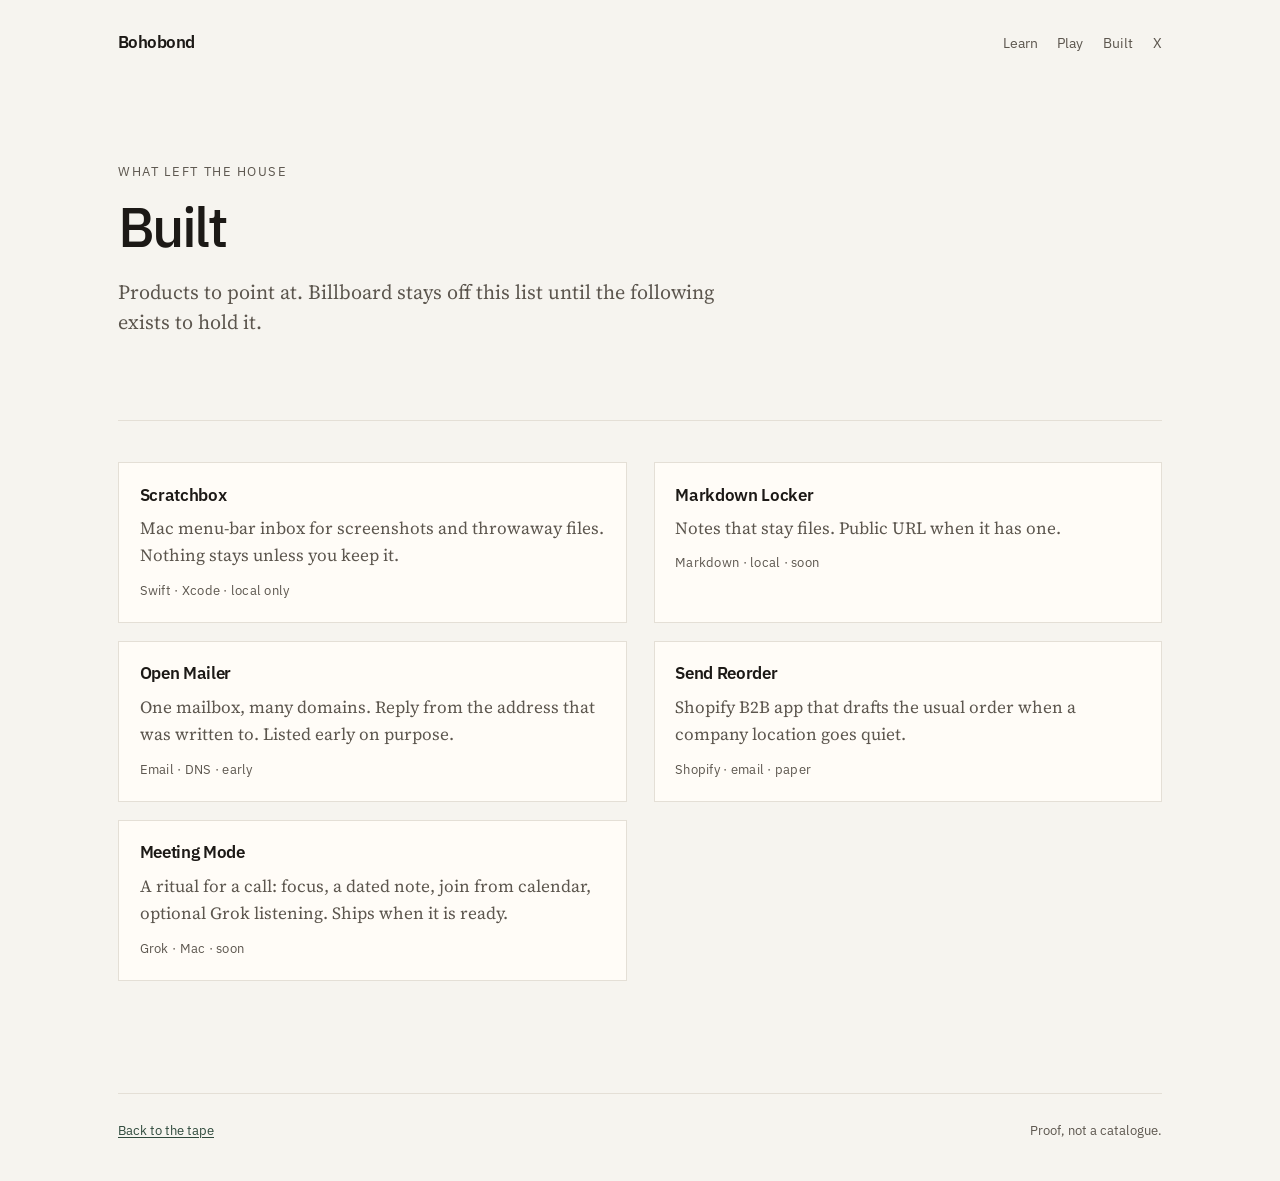
==== built.html @ d0871415 "Character site: tape home, /learn /play /built rooms" ====
<!DOCTYPE html>
<html lang="en">
<head>
  <meta charset="utf-8" />
  <meta name="viewport" content="width=device-width, initial-scale=1" />
  <title>Built — Bohobond</title>
  <meta name="description" content="Things Bohobond has shipped." />
  <link rel="preconnect" href="https://fonts.googleapis.com" />
  <link rel="preconnect" href="https://fonts.gstatic.com" crossorigin />
  <link href="https://fonts.googleapis.com/css2?family=IBM+Plex+Sans:wght@400;500;600&family=Source+Serif+4:ital,opsz,wght@0,8..60,400;1,8..60,400&display=swap" rel="stylesheet" />
  <link rel="stylesheet" href="/styles.css" />
  <link rel="icon" type="image/svg+xml" href="/favicon.svg" />
</head>
<body>
  <header>
    <a class="wordmark" href="/">Bohobond</a>
    <nav>
      <a href="/learn">Learn</a>
      <a href="/play">Play</a>
      <a href="/built">Built</a>
      <a href="https://x.com/bohobond">X</a>
    </nav>
  </header>

  <main>
    <section class="hero">
      <p class="eyebrow">What left the house</p>
      <h1>Built</h1>
      <p class="lede">Products to point at. Billboard stays off this list until the following exists to hold it.</p>
    </section>

    <section>
      <ul class="projects">
        <li>
          <strong><a href="https://scratchbox.xyz">Scratchbox</a></strong>
          <span>Mac menu-bar inbox for screenshots and throwaway files. Nothing stays unless you keep it.</span>
          <span class="tags">Swift · Xcode · local only</span>
        </li>
        <li>
          <strong>Markdown Locker</strong>
          <span>Notes that stay files. Public URL when it has one.</span>
          <span class="tags">Markdown · local · soon</span>
        </li>
        <li>
          <strong>Open Mailer</strong>
          <span>One mailbox, many domains. Reply from the address that was written to. Listed early on purpose.</span>
          <span class="tags">Email · DNS · early</span>
        </li>
        <li>
          <strong><a href="https://sendreorder.com">Send Reorder</a></strong>
          <span>Shopify B2B app that drafts the usual order when a company location goes quiet.</span>
          <span class="tags">Shopify · email · paper</span>
        </li>
        <li>
          <strong>Meeting Mode</strong>
          <span>A ritual for a call: focus, a dated note, join from calendar, optional Grok listening. Ships when it is ready.</span>
          <span class="tags">Grok · Mac · soon</span>
        </li>
      </ul>
    </section>
  </main>

  <footer>
    <span><a href="/">Back to the tape</a></span>
    <span>Proof, not a catalogue.</span>
  </footer>
</body>
</html>
---- styles.css ----
:root {
  --bg: #f6f4ef;
  --bg-elev: #fffcf7;
  --ink: #1c1916;
  --ink-soft: #5c564e;
  --line: #e4dfd6;
  --accent: #2f4a3c;
  --accent-hover: #24382e;
  --max: 44rem;
  --wide: 58rem;
}

* { box-sizing: border-box; }
html { font-size: 18px; }
body {
  margin: 0;
  background: var(--bg);
  color: var(--ink);
  font-family: "Source Serif 4", "Iowan Old Style", "Palatino Linotype", Palatino, serif;
  line-height: 1.5;
  min-height: 100vh;
  display: flex;
  flex-direction: column;
}

a {
  color: var(--accent);
  text-decoration-thickness: 1px;
  text-underline-offset: 0.18em;
}
a:hover { color: var(--accent-hover); }

header, main, footer {
  width: min(var(--wide), calc(100% - 2.5rem));
  margin-left: auto;
  margin-right: auto;
}

header {
  padding: 1.6rem 0 0;
  display: flex;
  justify-content: space-between;
  align-items: baseline;
  gap: 1rem;
}

.wordmark {
  font-family: "IBM Plex Sans", "Helvetica Neue", Helvetica, Arial, sans-serif;
  font-weight: 600;
  font-size: 0.95rem;
  letter-spacing: -0.03em;
  color: var(--ink);
  text-decoration: none;
}
.wordmark:hover { color: var(--ink); }

nav {
  font-family: "IBM Plex Sans", "Helvetica Neue", Helvetica, Arial, sans-serif;
  font-size: 0.8rem;
  color: var(--ink-soft);
  display: flex;
  gap: 1.1rem;
}
nav a { color: var(--ink-soft); text-decoration: none; }
nav a:hover { color: var(--ink); }

main { flex: 1; padding: 3.5rem 0 4rem; }

.hero { max-width: var(--max); padding: 2.5rem 0 3rem; border-top: 0; }

.eyebrow {
  font-family: "IBM Plex Sans", "Helvetica Neue", Helvetica, Arial, sans-serif;
  font-size: 0.72rem;
  letter-spacing: 0.12em;
  text-transform: uppercase;
  color: var(--ink-soft);
  margin: 0 0 0.85rem;
}

h1 {
  font-family: "IBM Plex Sans", "Helvetica Neue", Helvetica, Arial, sans-serif;
  font-weight: 500;
  font-size: clamp(2rem, 5vw, 3.1rem);
  letter-spacing: -0.045em;
  line-height: 1.06;
  margin: 0 0 1.15rem;
}

h2 {
  font-family: "IBM Plex Sans", "Helvetica Neue", Helvetica, Arial, sans-serif;
  font-weight: 575;
  font-size: 1.05rem;
  letter-spacing: -0.03em;
  margin: 0 0 0.75rem;
}

section { padding: 2.25rem 0; border-top: 1px solid var(--line); }

.lede {
  font-size: 1.12rem;
  color: var(--ink-soft);
  max-width: 36rem;
  margin: 0 0 1.6rem;
}
.lede.tight { margin-bottom: 1.1rem; }

.script {
  border-left: 2px solid var(--accent);
  padding: 0.1rem 0 0.1rem 1.1rem;
  color: var(--ink);
  font-style: italic;
  margin: 0 0 2rem;
  max-width: 34rem;
}

.actions {
  display: flex;
  flex-wrap: wrap;
  align-items: center;
  gap: 1rem 1.25rem;
  margin: 0;
  font-family: "IBM Plex Sans", "Helvetica Neue", Helvetica, Arial, sans-serif;
}

.btn {
  display: inline-block;
  background: var(--ink);
  color: var(--bg);
  text-decoration: none;
  font-family: "IBM Plex Sans", "Helvetica Neue", Helvetica, Arial, sans-serif;
  font-size: 0.85rem;
  font-weight: 500;
  letter-spacing: -0.01em;
  padding: 0.65rem 0.95rem;
  border-radius: 2px;
}
.btn:hover { background: var(--accent); color: var(--bg); }

.text-link {
  font-size: 0.85rem;
  color: var(--ink-soft);
  text-decoration: none;
}
.text-link:hover { color: var(--ink); }

.spine {
  list-style: none;
  margin: 0;
  padding: 0;
}
.spine li { border-top: 1px solid var(--line); }
.spine li:first-child { border-top: 0; }
.spine a {
  display: grid;
  grid-template-columns: 2.4rem 1fr auto;
  gap: 0.9rem;
  align-items: baseline;
  padding: 0.7rem 0;
  color: inherit;
  text-decoration: none;
}
.spine a:hover .t { color: var(--accent); }
.spine .n {
  font-family: "IBM Plex Sans", "Helvetica Neue", Helvetica, Arial, sans-serif;
  font-size: 0.78rem;
  color: var(--ink-soft);
  font-variant-numeric: tabular-nums;
}
.spine .t {
  font-family: "IBM Plex Sans", "Helvetica Neue", Helvetica, Arial, sans-serif;
  font-weight: 500;
  letter-spacing: -0.02em;
}
.spine .one {
  display: block;
  color: var(--ink-soft);
  font-size: 0.95rem;
  margin-top: 0.15rem;
}
.spine .st {
  font-family: "IBM Plex Sans", "Helvetica Neue", Helvetica, Arial, sans-serif;
  font-size: 0.72rem;
  letter-spacing: 0.08em;
  text-transform: uppercase;
  color: var(--ink-soft);
}
.part {
  font-family: "IBM Plex Sans", "Helvetica Neue", Helvetica, Arial, sans-serif;
  font-size: 0.72rem;
  letter-spacing: 0.12em;
  text-transform: uppercase;
  color: var(--ink-soft);
  margin: 1.6rem 0 0.4rem;
}
.part:first-child { margin-top: 0.4rem; }

.projects {
  list-style: none;
  margin: 0;
  padding: 0;
  display: grid;
  gap: 0.9rem;
}
@media (min-width: 720px) {
  .projects { grid-template-columns: 1fr 1fr; gap: 1rem 1.5rem; }
}
.projects li {
  background: var(--bg-elev);
  border: 1px solid var(--line);
  padding: 1.1rem 1.15rem 1.2rem;
}
.projects strong {
  display: block;
  font-family: "IBM Plex Sans", "Helvetica Neue", Helvetica, Arial, sans-serif;
  font-size: 0.92rem;
  font-weight: 600;
  letter-spacing: -0.02em;
  margin-bottom: 0.35rem;
}
.projects strong a { color: var(--ink); text-decoration: none; }
.projects strong a:hover { color: var(--accent); }
.projects span { color: var(--ink-soft); font-size: 0.95rem; }
.projects .tags {
  display: block;
  margin-top: 0.65rem;
  font-family: "IBM Plex Sans", "Helvetica Neue", Helvetica, Arial, sans-serif;
  font-size: 0.72rem;
  color: var(--ink-soft);
  letter-spacing: 0.02em;
}

.crumb {
  font-family: "IBM Plex Sans", "Helvetica Neue", Helvetica, Arial, sans-serif;
  font-size: 0.8rem;
  color: var(--ink-soft);
  margin: 0 0 1.5rem;
}
.crumb a { color: var(--ink-soft); text-decoration: none; }
.crumb a:hover { color: var(--ink); }

.article { max-width: var(--max); }
.article p { color: var(--ink-soft); margin: 0 0 1em; }
.article p.lead { color: var(--ink); font-size: 1.12rem; }

.side { display: grid; gap: 1.75rem; }
.slot, .notes {
  background: var(--bg-elev);
  border: 1px solid var(--line);
  padding: 1.1rem 1.15rem 1.2rem;
}
.slot h2, .notes h2 { margin-bottom: 0.6rem; }
.film {
  min-height: 8rem;
  display: grid;
  place-items: center;
  text-align: center;
  color: var(--ink-soft);
  font-size: 0.95rem;
  border: 1px dashed var(--line);
  padding: 1.25rem;
  background: var(--bg);
}
.notes ul { list-style: none; margin: 0; padding: 0; }
.notes li {
  padding: 0.55rem 0;
  border-top: 1px solid var(--line);
  color: var(--ink-soft);
  font-size: 0.95rem;
}
.notes li:first-child { border-top: 0; padding-top: 0; }
.notes .src {
  display: block;
  font-family: "IBM Plex Sans", "Helvetica Neue", Helvetica, Arial, sans-serif;
  font-size: 0.72rem;
  margin-top: 0.2rem;
}

.grid {
  display: grid;
  gap: 2rem;
}
@media (min-width: 860px) {
  .grid { grid-template-columns: 1.35fr 0.8fr; gap: 2.5rem; align-items: start; }
}

.pager {
  display: flex;
  justify-content: space-between;
  gap: 1rem;
  margin-top: 2.5rem;
  padding-top: 1.25rem;
  border-top: 1px solid var(--line);
  font-family: "IBM Plex Sans", "Helvetica Neue", Helvetica, Arial, sans-serif;
  font-size: 0.85rem;
}

footer {
  padding: 1.5rem 0 2.25rem;
  border-top: 1px solid var(--line);
  font-family: "IBM Plex Sans", "Helvetica Neue", Helvetica, Arial, sans-serif;
  font-size: 0.72rem;
  color: var(--ink-soft);
  display: flex;
  flex-wrap: wrap;
  gap: 0.35rem 1.25rem;
  justify-content: space-between;
}

@media (max-width: 640px) {
  main { padding-top: 1.5rem; }
  header { flex-wrap: wrap; }
  .spine a { grid-template-columns: 2.2rem 1fr; }
  .spine .st { display: none; }
}
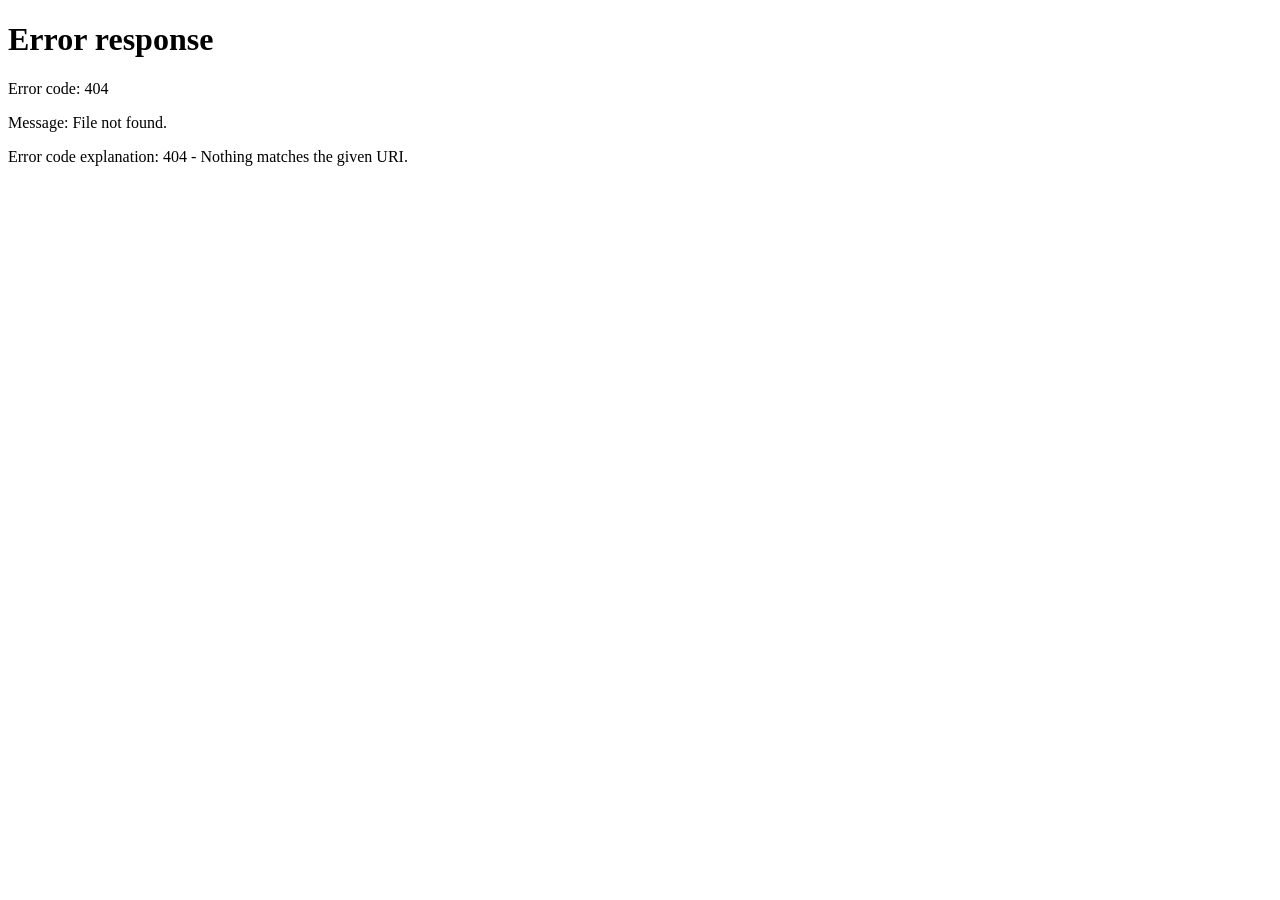
==== commit 9eb8db6b: "Rooms: Learn Play Build, Parallel 51 embed" ====
--- a/built.html
+++ b/built.html
@@ -2,67 +2,11 @@
 <html lang="en">
 <head>
   <meta charset="utf-8" />
-  <meta name="viewport" content="width=device-width, initial-scale=1" />
-  <title>Built — Bohobond</title>
-  <meta name="description" content="Things Bohobond has shipped." />
-  <link rel="preconnect" href="https://fonts.googleapis.com" />
-  <link rel="preconnect" href="https://fonts.gstatic.com" crossorigin />
-  <link href="https://fonts.googleapis.com/css2?family=IBM+Plex+Sans:wght@400;500;600&family=Source+Serif+4:ital,opsz,wght@0,8..60,400;1,8..60,400&display=swap" rel="stylesheet" />
-  <link rel="stylesheet" href="/styles.css" />
-  <link rel="icon" type="image/svg+xml" href="/favicon.svg" />
+  <meta http-equiv="refresh" content="0; url=/build" />
+  <link rel="canonical" href="/build" />
+  <title>Redirecting to Build</title>
 </head>
 <body>
-  <header>
-    <a class="wordmark" href="/">Bohobond</a>
-    <nav>
-      <a href="/learn">Learn</a>
-      <a href="/play">Play</a>
-      <a href="/built">Built</a>
-      <a href="https://x.com/bohobond">X</a>
-    </nav>
-  </header>
-
-  <main>
-    <section class="hero">
-      <p class="eyebrow">What left the house</p>
-      <h1>Built</h1>
-      <p class="lede">Products to point at. Billboard stays off this list until the following exists to hold it.</p>
-    </section>
-
-    <section>
-      <ul class="projects">
-        <li>
-          <strong><a href="https://scratchbox.xyz">Scratchbox</a></strong>
-          <span>Mac menu-bar inbox for screenshots and throwaway files. Nothing stays unless you keep it.</span>
-          <span class="tags">Swift · Xcode · local only</span>
-        </li>
-        <li>
-          <strong>Markdown Locker</strong>
-          <span>Notes that stay files. Public URL when it has one.</span>
-          <span class="tags">Markdown · local · soon</span>
-        </li>
-        <li>
-          <strong>Open Mailer</strong>
-          <span>One mailbox, many domains. Reply from the address that was written to. Listed early on purpose.</span>
-          <span class="tags">Email · DNS · early</span>
-        </li>
-        <li>
-          <strong><a href="https://sendreorder.com">Send Reorder</a></strong>
-          <span>Shopify B2B app that drafts the usual order when a company location goes quiet.</span>
-          <span class="tags">Shopify · email · paper</span>
-        </li>
-        <li>
-          <strong>Meeting Mode</strong>
-          <span>A ritual for a call: focus, a dated note, join from calendar, optional Grok listening. Ships when it is ready.</span>
-          <span class="tags">Grok · Mac · soon</span>
-        </li>
-      </ul>
-    </section>
-  </main>
-
-  <footer>
-    <span><a href="/">Back to the tape</a></span>
-    <span>Proof, not a catalogue.</span>
-  </footer>
+  <p><a href="/build">Build moved here.</a></p>
 </body>
 </html>
